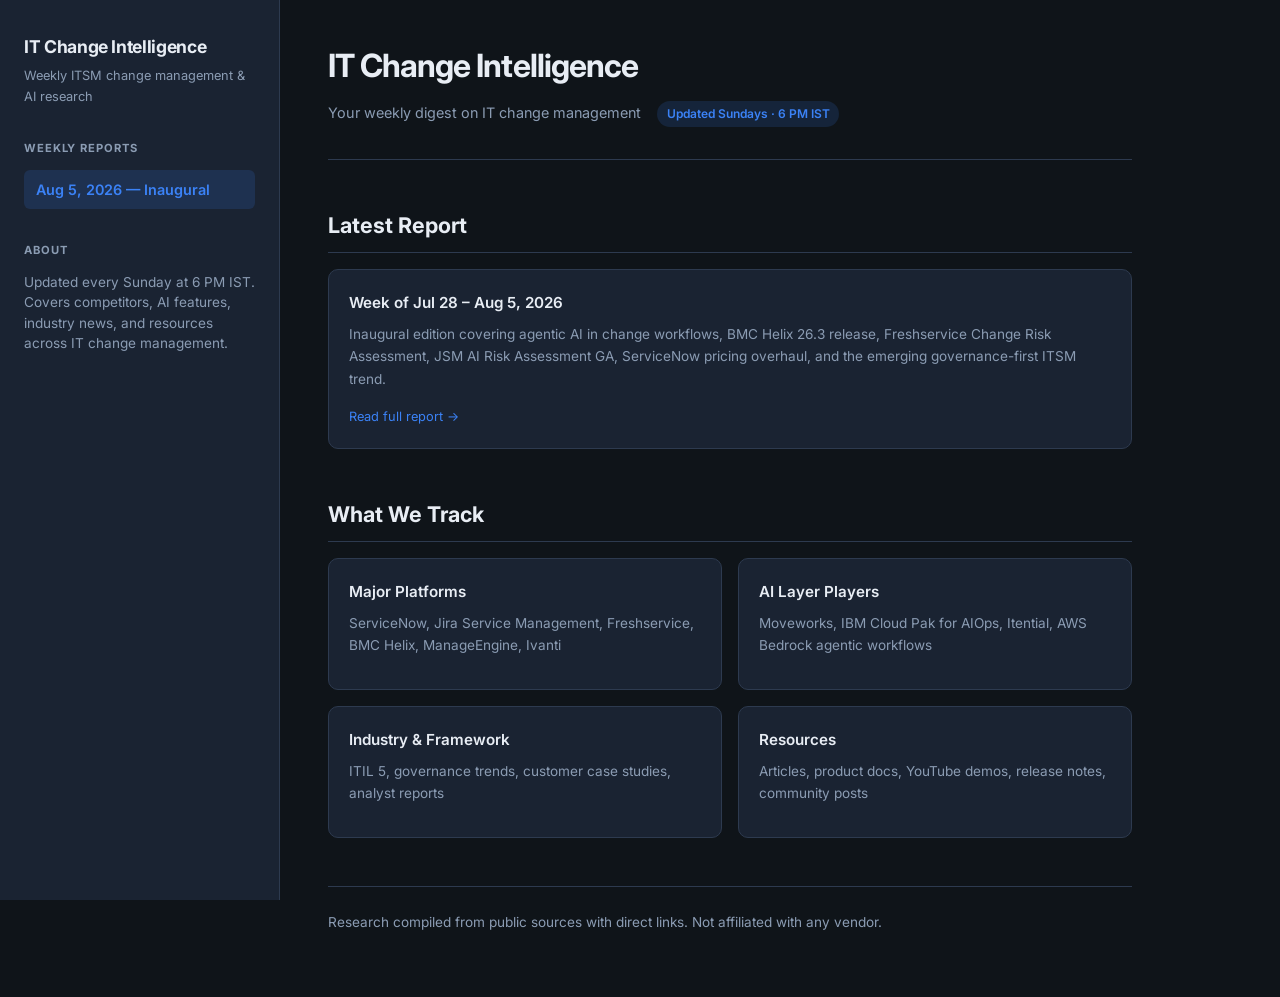
==== index.html @ aaa91244 "Add IT Change Intelligence site with GitHub Pages and email digest. Static weekly research site for " ====
<!DOCTYPE html>
<html lang="en">
<head>
  <meta charset="UTF-8">
  <meta name="viewport" content="width=device-width, initial-scale=1.0">
  <title>IT Change Intelligence — Weekly ITSM Change Management Research</title>
  <link rel="preconnect" href="https://fonts.googleapis.com">
  <link rel="preconnect" href="https://fonts.gstatic.com" crossorigin>
  <link href="https://fonts.googleapis.com/css2?family=Inter:wght@400;500;600;700&display=swap" rel="stylesheet">
  <link rel="stylesheet" href="css/style.css">
</head>
<body>
  <div class="layout">
    <aside class="sidebar">
      <div class="sidebar-logo">IT Change Intelligence</div>
      <div class="sidebar-tagline">Weekly ITSM change management &amp; AI research</div>

      <nav>
        <h3>Weekly Reports</h3>
        <ul>
          <li><a href="weeks/2026-08-05.html" class="active">Aug 5, 2026 — Inaugural</a></li>
        </ul>
      </nav>

      <div class="toc">
        <h3>About</h3>
        <p style="font-size: 0.85rem; color: var(--text-muted); line-height: 1.5;">
          Updated every Sunday at 6 PM IST. Covers competitors, AI features, industry news, and resources across IT change management.
        </p>
      </div>
    </aside>

    <main>
      <div class="hero">
        <h1>IT Change Intelligence</h1>
        <div class="hero-meta">
          <span>Your weekly digest on IT change management</span>
          <span class="badge">Updated Sundays · 6 PM IST</span>
        </div>
      </div>

      <section>
        <h2>Latest Report</h2>
        <div class="card">
          <h4>Week of Jul 28 – Aug 5, 2026</h4>
          <p>
            Inaugural edition covering agentic AI in change workflows, BMC Helix 26.3 release,
            Freshservice Change Risk Assessment, JSM AI Risk Assessment GA, ServiceNow pricing overhaul,
            and the emerging governance-first ITSM trend.
          </p>
          <a class="source" href="weeks/2026-08-05.html">Read full report →</a>
        </div>
      </section>

      <section>
        <h2>What We Track</h2>
        <div class="card-grid">
          <div class="card">
            <h4>Major Platforms</h4>
            <p>ServiceNow, Jira Service Management, Freshservice, BMC Helix, ManageEngine, Ivanti</p>
          </div>
          <div class="card">
            <h4>AI Layer Players</h4>
            <p>Moveworks, IBM Cloud Pak for AIOps, Itential, AWS Bedrock agentic workflows</p>
          </div>
          <div class="card">
            <h4>Industry &amp; Framework</h4>
            <p>ITIL 5, governance trends, customer case studies, analyst reports</p>
          </div>
          <div class="card">
            <h4>Resources</h4>
            <p>Articles, product docs, YouTube demos, release notes, community posts</p>
          </div>
        </div>
      </section>

      <footer class="footer">
        <p>Research compiled from public sources with direct links. Not affiliated with any vendor.</p>
      </footer>
    </main>
  </div>
</body>
</html>
---- css/style.css ----
:root {
  --bg: #0f1419;
  --surface: #1a2332;
  --surface-hover: #243044;
  --border: #2d3a4f;
  --text: #e8edf4;
  --text-muted: #8b9cb3;
  --accent: #3b82f6;
  --accent-soft: rgba(59, 130, 246, 0.15);
  --green: #22c55e;
  --amber: #f59e0b;
  --red: #ef4444;
  --tag-bg: #1e293b;
  --radius: 10px;
  --font: "Inter", -apple-system, BlinkMacSystemFont, "Segoe UI", sans-serif;
}

* {
  box-sizing: border-box;
  margin: 0;
  padding: 0;
}

html {
  scroll-behavior: smooth;
}

body {
  font-family: var(--font);
  background: var(--bg);
  color: var(--text);
  line-height: 1.65;
  font-size: 16px;
}

a {
  color: var(--accent);
  text-decoration: none;
}

a:hover {
  text-decoration: underline;
}

.layout {
  display: grid;
  grid-template-columns: 280px 1fr;
  min-height: 100vh;
}

.sidebar {
  background: var(--surface);
  border-right: 1px solid var(--border);
  padding: 2rem 1.5rem;
  position: sticky;
  top: 0;
  height: 100vh;
  overflow-y: auto;
}

.sidebar-logo {
  font-size: 1.1rem;
  font-weight: 700;
  letter-spacing: -0.02em;
  margin-bottom: 0.25rem;
}

.sidebar-tagline {
  font-size: 0.8rem;
  color: var(--text-muted);
  margin-bottom: 2rem;
}

.sidebar nav h3 {
  font-size: 0.7rem;
  text-transform: uppercase;
  letter-spacing: 0.08em;
  color: var(--text-muted);
  margin-bottom: 0.75rem;
}

.sidebar nav ul {
  list-style: none;
}

.sidebar nav li {
  margin-bottom: 0.25rem;
}

.sidebar nav a {
  display: block;
  padding: 0.5rem 0.75rem;
  border-radius: 6px;
  color: var(--text-muted);
  font-size: 0.9rem;
  text-decoration: none;
}

.sidebar nav a:hover,
.sidebar nav a.active {
  background: var(--accent-soft);
  color: var(--accent);
  text-decoration: none;
}

.sidebar nav a.active {
  font-weight: 600;
}

.toc {
  margin-top: 2rem;
}

.toc h3 {
  font-size: 0.7rem;
  text-transform: uppercase;
  letter-spacing: 0.08em;
  color: var(--text-muted);
  margin-bottom: 0.75rem;
}

.toc a {
  display: block;
  padding: 0.35rem 0;
  font-size: 0.85rem;
  color: var(--text-muted);
  text-decoration: none;
}

.toc a:hover {
  color: var(--accent);
}

main {
  padding: 2.5rem 3rem 4rem;
  max-width: 900px;
}

.hero {
  margin-bottom: 3rem;
  padding-bottom: 2rem;
  border-bottom: 1px solid var(--border);
}

.hero h1 {
  font-size: 2rem;
  font-weight: 700;
  letter-spacing: -0.03em;
  margin-bottom: 0.5rem;
}

.hero-meta {
  display: flex;
  gap: 1rem;
  flex-wrap: wrap;
  color: var(--text-muted);
  font-size: 0.9rem;
}

.badge {
  display: inline-block;
  padding: 0.2rem 0.6rem;
  border-radius: 999px;
  font-size: 0.75rem;
  font-weight: 600;
  background: var(--accent-soft);
  color: var(--accent);
}

section {
  margin-bottom: 3rem;
}

section h2 {
  font-size: 1.35rem;
  font-weight: 700;
  margin-bottom: 1rem;
  padding-bottom: 0.5rem;
  border-bottom: 1px solid var(--border);
  scroll-margin-top: 1rem;
}

section h3 {
  font-size: 1.05rem;
  font-weight: 600;
  margin: 1.5rem 0 0.75rem;
  color: var(--text);
}

section p {
  margin-bottom: 1rem;
  color: var(--text-muted);
}

section p strong {
  color: var(--text);
}

.card-grid {
  display: grid;
  grid-template-columns: repeat(auto-fill, minmax(260px, 1fr));
  gap: 1rem;
  margin: 1rem 0;
}

.card {
  background: var(--surface);
  border: 1px solid var(--border);
  border-radius: var(--radius);
  padding: 1.25rem;
  transition: border-color 0.15s;
}

.card:hover {
  border-color: var(--accent);
}

.card h4 {
  font-size: 0.95rem;
  font-weight: 600;
  margin-bottom: 0.5rem;
}

.card p {
  font-size: 0.85rem;
  margin-bottom: 0.75rem;
}

.card .source {
  font-size: 0.8rem;
  color: var(--accent);
}

.competitor-block {
  background: var(--surface);
  border: 1px solid var(--border);
  border-radius: var(--radius);
  padding: 1.5rem;
  margin-bottom: 1.25rem;
}

.competitor-block h3 {
  margin-top: 0;
  display: flex;
  align-items: center;
  gap: 0.5rem;
}

.competitor-tag {
  font-size: 0.7rem;
  padding: 0.15rem 0.5rem;
  border-radius: 4px;
  background: var(--tag-bg);
  color: var(--text-muted);
  font-weight: 500;
}

.feature-list {
  list-style: none;
  margin: 0.75rem 0;
}

.feature-list li {
  padding: 0.4rem 0;
  padding-left: 1.25rem;
  position: relative;
  font-size: 0.9rem;
  color: var(--text-muted);
}

.feature-list li::before {
  content: "→";
  position: absolute;
  left: 0;
  color: var(--accent);
}

.news-item {
  padding: 1rem 0;
  border-bottom: 1px solid var(--border);
}

.news-item:last-child {
  border-bottom: none;
}

.news-item .date {
  font-size: 0.8rem;
  color: var(--text-muted);
  margin-bottom: 0.25rem;
}

.news-item h4 {
  font-size: 1rem;
  margin-bottom: 0.35rem;
}

.news-item p {
  font-size: 0.9rem;
  margin-bottom: 0.5rem;
}

.resource-list {
  list-style: none;
}

.resource-list li {
  padding: 0.75rem 0;
  border-bottom: 1px solid var(--border);
  display: flex;
  gap: 0.75rem;
  align-items: flex-start;
}

.resource-list li:last-child {
  border-bottom: none;
}

.resource-type {
  flex-shrink: 0;
  font-size: 0.7rem;
  font-weight: 600;
  text-transform: uppercase;
  letter-spacing: 0.05em;
  padding: 0.2rem 0.5rem;
  border-radius: 4px;
  background: var(--tag-bg);
  color: var(--text-muted);
  margin-top: 0.15rem;
}

.resource-type.article { color: var(--accent); }
.resource-type.video { color: var(--red); }
.resource-type.docs { color: var(--green); }
.resource-type.blog { color: var(--amber); }

.takeaways {
  background: var(--accent-soft);
  border: 1px solid rgba(59, 130, 246, 0.3);
  border-radius: var(--radius);
  padding: 1.5rem;
}

.takeaways ol {
  padding-left: 1.25rem;
}

.takeaways li {
  margin-bottom: 0.5rem;
  color: var(--text-muted);
}

.takeaways li strong {
  color: var(--text);
}

.footer {
  margin-top: 3rem;
  padding-top: 1.5rem;
  border-top: 1px solid var(--border);
  font-size: 0.85rem;
  color: var(--text-muted);
}

@media (max-width: 768px) {
  .layout {
    grid-template-columns: 1fr;
  }

  .sidebar {
    position: relative;
    height: auto;
  }

  main {
    padding: 1.5rem;
  }
}
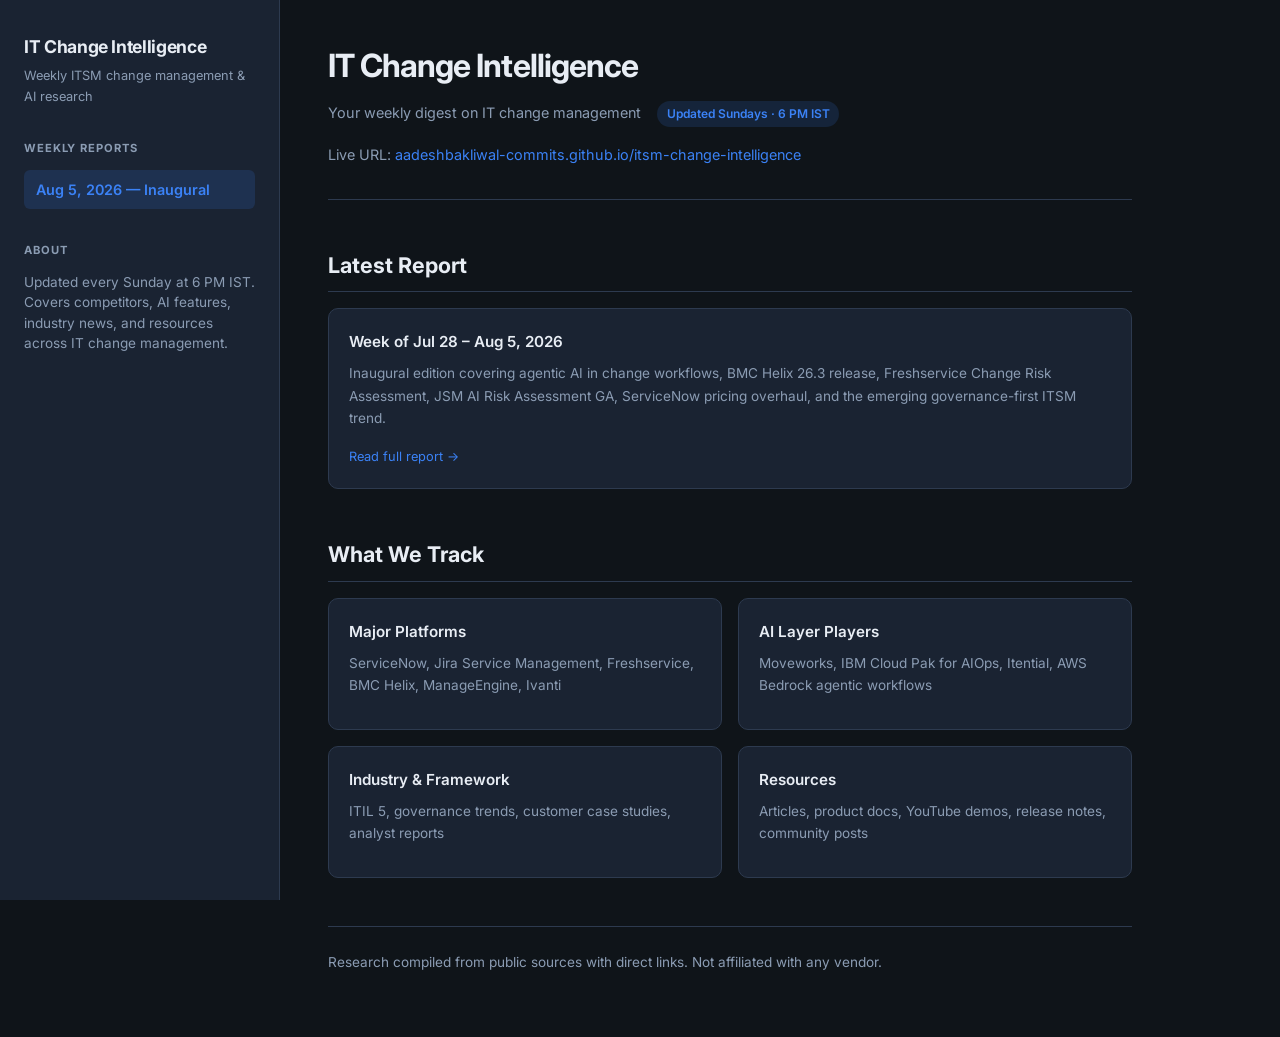
==== commit ac46135a: "Harden GitHub Pages deployment and add local fallback. Add .nojekyll, 404 redirect, enablement in de" ====
--- a/index.html
+++ b/index.html
@@ -4,6 +4,7 @@
   <meta charset="UTF-8">
   <meta name="viewport" content="width=device-width, initial-scale=1.0">
   <title>IT Change Intelligence — Weekly ITSM Change Management Research</title>
+  <link rel="canonical" href="https://aadeshbakliwal-commits.github.io/itsm-change-intelligence/">
   <link rel="preconnect" href="https://fonts.googleapis.com">
   <link rel="preconnect" href="https://fonts.gstatic.com" crossorigin>
   <link href="https://fonts.googleapis.com/css2?family=Inter:wght@400;500;600;700&display=swap" rel="stylesheet">
@@ -37,6 +38,10 @@
           <span>Your weekly digest on IT change management</span>
           <span class="badge">Updated Sundays · 6 PM IST</span>
         </div>
+        <p style="margin-top:1rem;font-size:0.9rem;color:var(--text-muted);">
+          Live URL:
+          <a href="https://aadeshbakliwal-commits.github.io/itsm-change-intelligence/">aadeshbakliwal-commits.github.io/itsm-change-intelligence</a>
+        </p>
       </div>
 
       <section>
